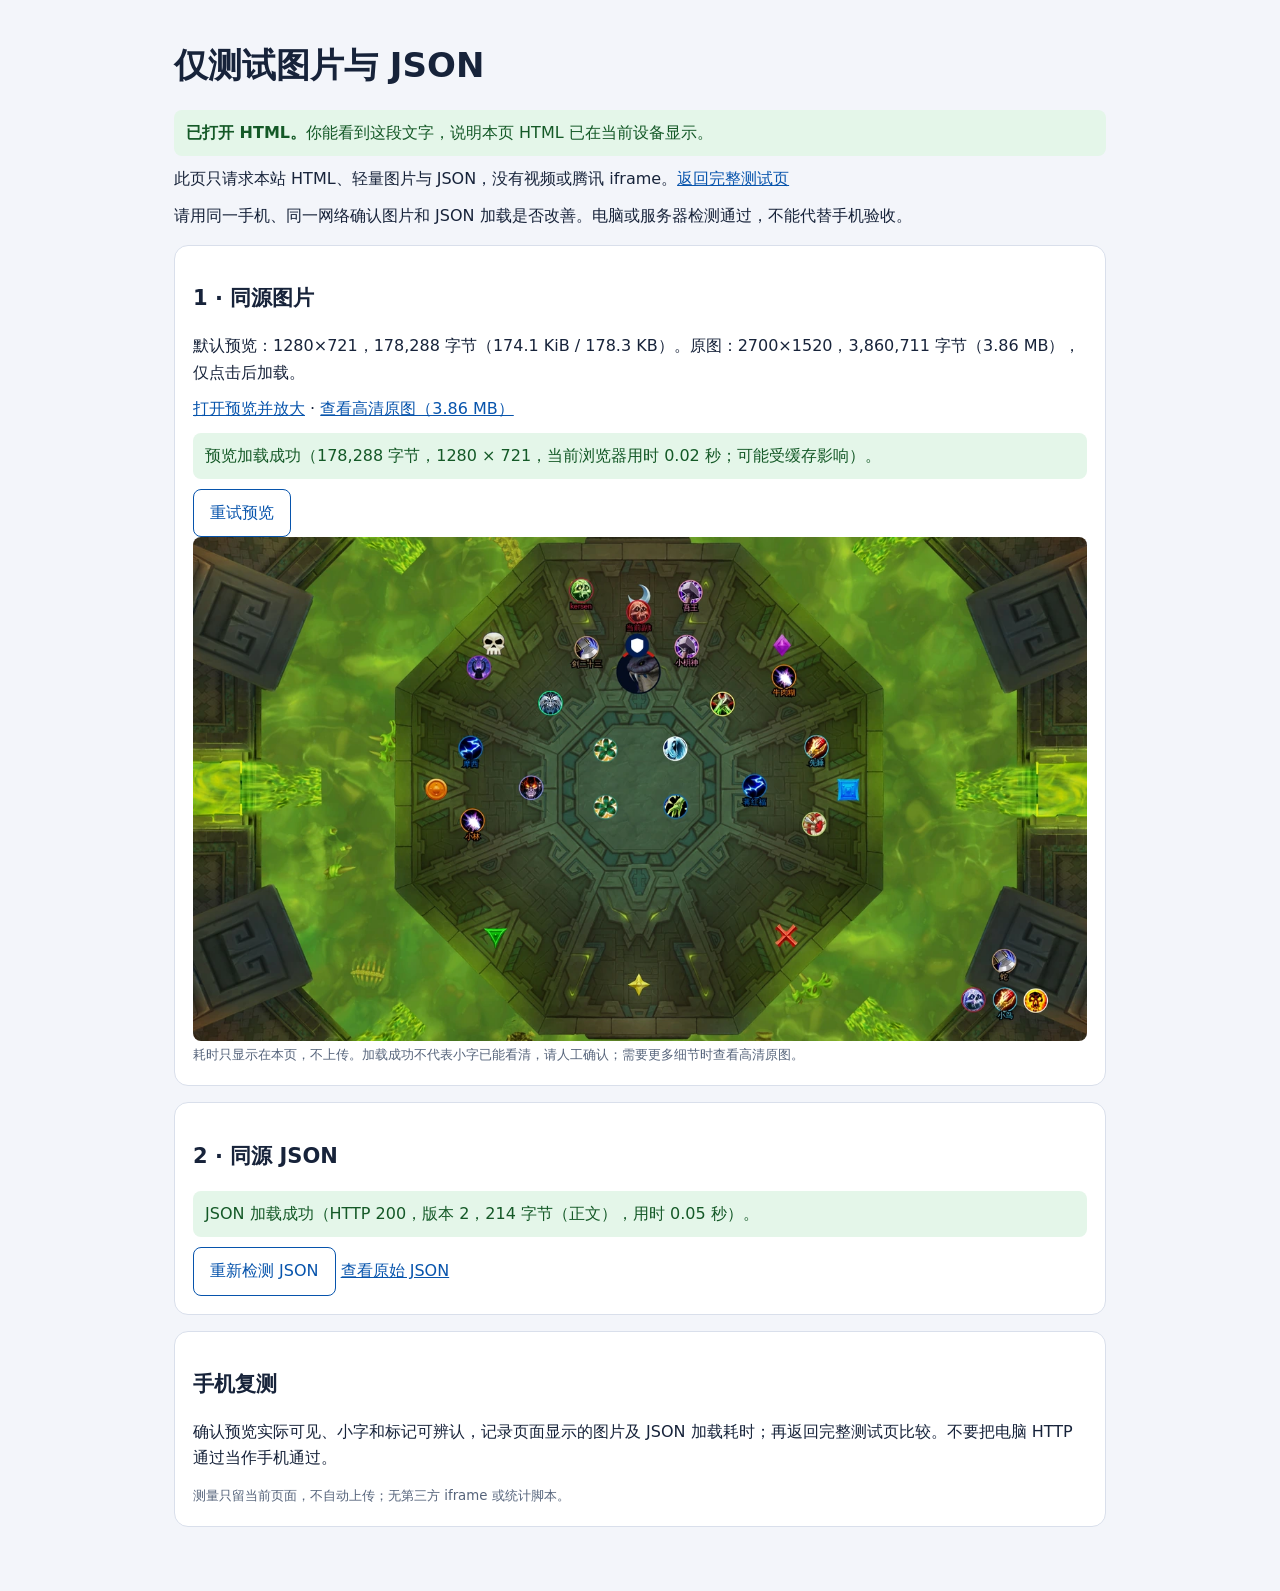
==== image-only.html @ 2c2a624d "Use lightweight tactical preview and add isolated image test" ====
<!doctype html>
<html lang="zh-CN">
<head>
<meta charset="utf-8">
<meta name="viewport" content="width=device-width, initial-scale=1">
<title>仅测试图片与 JSON</title>
<style>
*{box-sizing:border-box}body{margin:0;background:#f3f5fa;color:#17233a;font:16px/1.65 system-ui,sans-serif}main{width:min(100%,960px);margin:auto;padding:20px 14px 48px}section{background:white;padding:18px;border:1px solid #d9dfeb;border-radius:14px;margin:16px 0}h1{font-size:clamp(24px,5vw,34px);line-height:1.3}h2{font-size:21px}p{margin:10px 0}a{color:#0754ac;overflow-wrap:anywhere}img{display:block;width:100%;height:auto;border-radius:8px}iframe{display:block;width:100%;max-width:100%;border:1px solid #ccd5e3;border-radius:8px}.video{aspect-ratio:16/9;min-height:230px}.doc{height:850px}.status{padding:10px 12px;background:#eef2fa;border-radius:8px;overflow-wrap:anywhere}.ok{background:#e4f6e9;color:#145927}.fail{background:#ffe8e8;color:#862020}button{font:inherit;padding:10px 16px;border:1px solid #0754ac;color:#0754ac;border-radius:8px;background:white;cursor:pointer}small{color:#56647b}li{margin:8px 0}
</style>
</head>
<body><main>
<h1>仅测试图片与 JSON</h1>
<p class="status ok"><strong>已打开 HTML。</strong>你能看到这段文字，说明本页 HTML 已在当前设备显示。</p>
<p>此页只请求本站 HTML、轻量图片与 JSON，没有视频或腾讯 iframe。<a href="./?v=2">返回完整测试页</a></p><p>请用同一手机、同一网络确认图片和 JSON 加载是否改善。电脑或服务器检测通过，不能代替手机验收。</p>
<section><h2>1 · 同源图片</h2><p>默认预览：1280×721，178,288 字节（174.1 KiB / 178.3 KB）。原图：2700×1520，3,860,711 字节（3.86 MB），仅点击后加载。</p><p><a href="assets/m5-preview-v2.webp" target="_blank" rel="noopener">打开预览并放大</a> · <a href="assets/m5-step-1.png" target="_blank" rel="noopener">查看高清原图（3.86 MB）</a></p><p id="image-status" class="status" aria-live="polite">预览：正在加载…</p><button id="image-retry" type="button">重试预览</button><img id="tactic" alt="M5 战术站位轻量预览，可点击预览链接放大" width="1280" height="721" loading="eager" fetchpriority="high" decoding="async" src="assets/m5-preview-v2.webp"><small>耗时只显示在本页，不上传。加载成功不代表小字已能看清，请人工确认；需要更多细节时查看高清原图。</small></section>
<section><h2>2 · 同源 JSON</h2><p id="json-status" class="status" aria-live="polite">JSON：等待加载…</p><button id="retry" type="button">重新检测 JSON</button> <a href="manifest.json" target="_blank" rel="noopener">查看原始 JSON</a><noscript><p>JavaScript 未启用，请打开原始 JSON 人工确认；自动加载状态尚未检测。</p></noscript></section>



<section><h2>手机复测</h2><p>确认预览实际可见、小字和标记可辨认，记录页面显示的图片及 JSON 加载耗时；再返回完整测试页比较。不要把电脑 HTTP 通过当作手机通过。</p><small>测量只留当前页面，不自动上传；无第三方 iframe 或统计脚本。</small></section>
</main><script>
const setStatus=(id,text,kind='')=>{const el=document.getElementById(id);el.textContent=text;el.className='status '+kind;};
const img=document.getElementById('tactic');
let imageStart=performance.now();let imageTimer;
function resourceTime(url,fallback){const entries=performance.getEntriesByName(new URL(url,location.href).href);return entries.length?entries[entries.length-1].duration:fallback;}
function imageResult(){clearTimeout(imageTimer);const elapsed=resourceTime(img.currentSrc,performance.now()-imageStart);if(img.naturalWidth>0)setStatus('image-status',`预览加载成功（178,288 字节，${img.naturalWidth} × ${img.naturalHeight}，当前浏览器用时 ${(elapsed/1000).toFixed(2)} 秒；可能受缓存影响）。`,'ok');else setStatus('image-status','预览加载失败，可点击重试或打开预览链接。','fail');}
function slowImage(){imageTimer=setTimeout(()=>{if(!img.complete)setStatus('image-status','预览仍在加载（超过 15 秒），可能受当前网络影响；可继续等待或重试。');},15000);}
img.addEventListener('load',imageResult);img.addEventListener('error',imageResult);if(img.complete)imageResult();else slowImage();
document.getElementById('image-retry').addEventListener('click',()=>{clearTimeout(imageTimer);imageStart=performance.now();setStatus('image-status','预览：正在重新请求…');img.src='assets/m5-preview-v2.webp?retry='+Date.now();slowImage();});
let request=0;
async function checkJson(){const current=++request;const jsonStart=performance.now();setStatus('json-status','JSON：正在请求…');const controller=new AbortController();const timer=setTimeout(()=>controller.abort(),15000);try{const response=await fetch('manifest.json',{cache:'no-store',signal:controller.signal});if(!response.ok)throw new Error(`HTTP ${response.status}`);const body=await response.text();const data=JSON.parse(body);if(data.test!=='raid-notice-mobile-test'||data.version!==2)throw new Error('内容校验失败');if(current===request)setStatus('json-status',`JSON 加载成功（HTTP ${response.status}，版本 ${data.version}，${new TextEncoder().encode(body).length} 字节（正文），用时 ${((performance.now()-jsonStart)/1000).toFixed(2)} 秒）。`,'ok');}catch(error){if(current===request)setStatus('json-status','JSON 加载失败：'+(error.name==='AbortError'?'请求超时':error.message),'fail');}finally{clearTimeout(timer);}}
document.getElementById('retry').addEventListener('click',checkJson);checkJson();
document.querySelectorAll('iframe[data-status]').forEach(frame=>{frame.addEventListener('load',()=>setStatus(frame.dataset.status,'iframe 已触发 load 事件；不代表内容已显示，请在手机上人工确认。'));frame.addEventListener('error',()=>setStatus(frame.dataset.status,'iframe 发生 error 事件，请打开原页对照。','fail'));});
</script></body></html>
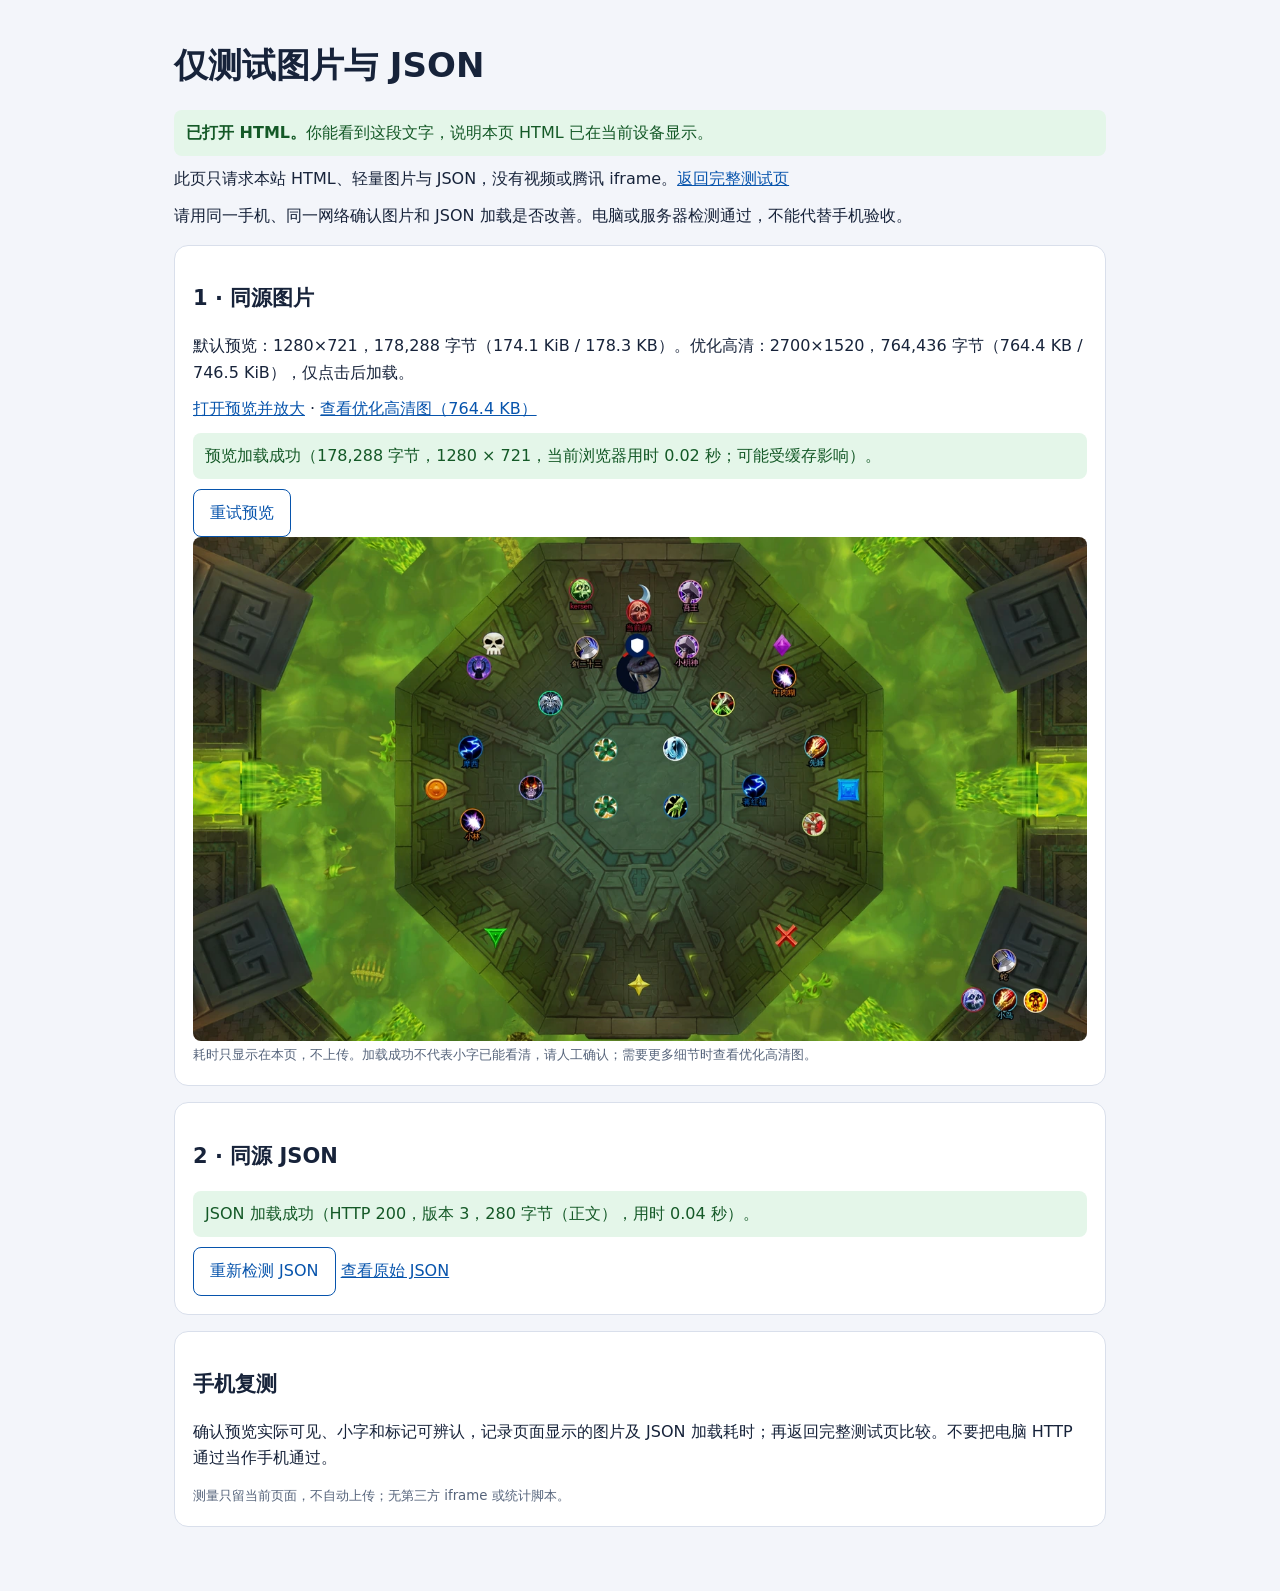
==== commit f995d5cf: "Replace original PNG with sub-1MB full-resolution WebP" ====
--- a/image-only.html
+++ b/image-only.html
@@ -11,8 +11,8 @@
 <body><main>
 <h1>仅测试图片与 JSON</h1>
 <p class="status ok"><strong>已打开 HTML。</strong>你能看到这段文字，说明本页 HTML 已在当前设备显示。</p>
-<p>此页只请求本站 HTML、轻量图片与 JSON，没有视频或腾讯 iframe。<a href="./?v=2">返回完整测试页</a></p><p>请用同一手机、同一网络确认图片和 JSON 加载是否改善。电脑或服务器检测通过，不能代替手机验收。</p>
-<section><h2>1 · 同源图片</h2><p>默认预览：1280×721，178,288 字节（174.1 KiB / 178.3 KB）。原图：2700×1520，3,860,711 字节（3.86 MB），仅点击后加载。</p><p><a href="assets/m5-preview-v2.webp" target="_blank" rel="noopener">打开预览并放大</a> · <a href="assets/m5-step-1.png" target="_blank" rel="noopener">查看高清原图（3.86 MB）</a></p><p id="image-status" class="status" aria-live="polite">预览：正在加载…</p><button id="image-retry" type="button">重试预览</button><img id="tactic" alt="M5 战术站位轻量预览，可点击预览链接放大" width="1280" height="721" loading="eager" fetchpriority="high" decoding="async" src="assets/m5-preview-v2.webp"><small>耗时只显示在本页，不上传。加载成功不代表小字已能看清，请人工确认；需要更多细节时查看高清原图。</small></section>
+<p>此页只请求本站 HTML、轻量图片与 JSON，没有视频或腾讯 iframe。<a href="./?v=3">返回完整测试页</a></p><p>请用同一手机、同一网络确认图片和 JSON 加载是否改善。电脑或服务器检测通过，不能代替手机验收。</p>
+<section><h2>1 · 同源图片</h2><p>默认预览：1280×721，178,288 字节（174.1 KiB / 178.3 KB）。优化高清：2700×1520，764,436 字节（764.4 KB / 746.5 KiB），仅点击后加载。</p><p><a href="assets/m5-preview-v2.webp" target="_blank" rel="noopener">打开预览并放大</a> · <a href="assets/m5-hd-v3.webp" target="_blank" rel="noopener">查看优化高清图（764.4 KB）</a></p><p id="image-status" class="status" aria-live="polite">预览：正在加载…</p><button id="image-retry" type="button">重试预览</button><img id="tactic" alt="M5 战术站位轻量预览，可点击预览链接放大" width="1280" height="721" loading="eager" fetchpriority="high" decoding="async" src="assets/m5-preview-v2.webp"><small>耗时只显示在本页，不上传。加载成功不代表小字已能看清，请人工确认；需要更多细节时查看优化高清图。</small></section>
 <section><h2>2 · 同源 JSON</h2><p id="json-status" class="status" aria-live="polite">JSON：等待加载…</p><button id="retry" type="button">重新检测 JSON</button> <a href="manifest.json" target="_blank" rel="noopener">查看原始 JSON</a><noscript><p>JavaScript 未启用，请打开原始 JSON 人工确认；自动加载状态尚未检测。</p></noscript></section>
 
 
@@ -28,7 +28,7 @@
 img.addEventListener('load',imageResult);img.addEventListener('error',imageResult);if(img.complete)imageResult();else slowImage();
 document.getElementById('image-retry').addEventListener('click',()=>{clearTimeout(imageTimer);imageStart=performance.now();setStatus('image-status','预览：正在重新请求…');img.src='assets/m5-preview-v2.webp?retry='+Date.now();slowImage();});
 let request=0;
-async function checkJson(){const current=++request;const jsonStart=performance.now();setStatus('json-status','JSON：正在请求…');const controller=new AbortController();const timer=setTimeout(()=>controller.abort(),15000);try{const response=await fetch('manifest.json',{cache:'no-store',signal:controller.signal});if(!response.ok)throw new Error(`HTTP ${response.status}`);const body=await response.text();const data=JSON.parse(body);if(data.test!=='raid-notice-mobile-test'||data.version!==2)throw new Error('内容校验失败');if(current===request)setStatus('json-status',`JSON 加载成功（HTTP ${response.status}，版本 ${data.version}，${new TextEncoder().encode(body).length} 字节（正文），用时 ${((performance.now()-jsonStart)/1000).toFixed(2)} 秒）。`,'ok');}catch(error){if(current===request)setStatus('json-status','JSON 加载失败：'+(error.name==='AbortError'?'请求超时':error.message),'fail');}finally{clearTimeout(timer);}}
+async function checkJson(){const current=++request;const jsonStart=performance.now();setStatus('json-status','JSON：正在请求…');const controller=new AbortController();const timer=setTimeout(()=>controller.abort(),15000);try{const response=await fetch('manifest.json',{cache:'no-store',signal:controller.signal});if(!response.ok)throw new Error(`HTTP ${response.status}`);const body=await response.text();const data=JSON.parse(body);if(data.test!=='raid-notice-mobile-test'||data.version!==3)throw new Error('内容校验失败');if(current===request)setStatus('json-status',`JSON 加载成功（HTTP ${response.status}，版本 ${data.version}，${new TextEncoder().encode(body).length} 字节（正文），用时 ${((performance.now()-jsonStart)/1000).toFixed(2)} 秒）。`,'ok');}catch(error){if(current===request)setStatus('json-status','JSON 加载失败：'+(error.name==='AbortError'?'请求超时':error.message),'fail');}finally{clearTimeout(timer);}}
 document.getElementById('retry').addEventListener('click',checkJson);checkJson();
 document.querySelectorAll('iframe[data-status]').forEach(frame=>{frame.addEventListener('load',()=>setStatus(frame.dataset.status,'iframe 已触发 load 事件；不代表内容已显示，请在手机上人工确认。'));frame.addEventListener('error',()=>setStatus(frame.dataset.status,'iframe 发生 error 事件，请打开原页对照。','fail'));});
 </script></body></html>
